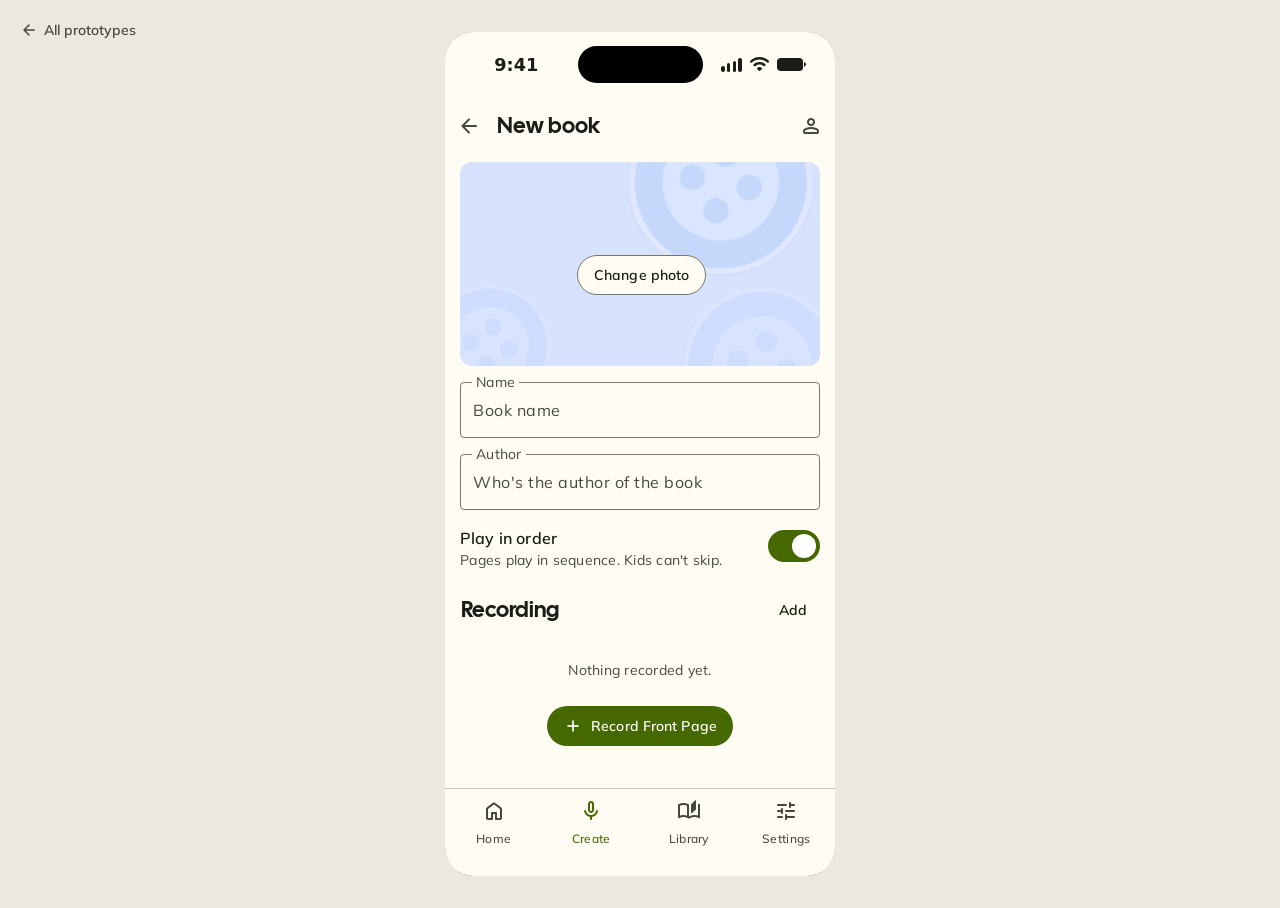
==== record-book-flat.html @ ee48b1b3 "Add the anonymised record-a-book prototype A de-branded copy of a client prototype, kept for portfol" ====
<!doctype html>
<html lang="en">
<head>
<meta charset="utf-8">
<meta name="viewport" content="width=device-width, initial-scale=1, viewport-fit=cover">
<title>Pagelark — Record a book (no dial halo)</title>
<!-- Add to Home Screen opens this without Safari's chrome, which is the only
     way to lose the address bar on iOS -->
<link rel="manifest" href="manifest.webmanifest">
<meta name="mobile-web-app-capable" content="yes">
<meta name="apple-mobile-web-app-capable" content="yes">
<meta name="apple-mobile-web-app-status-bar-style" content="default">
<meta name="apple-mobile-web-app-title" content="Pagelark">
<meta name="theme-color" content="#fffdf3">
<link rel="apple-touch-icon" href="assets/app-icon.svg">
<link rel="preconnect" href="https://fonts.googleapis.com">
<link rel="preconnect" href="https://fonts.gstatic.com" crossorigin>
<link rel="stylesheet" href="https://fonts.googleapis.com/css2?family=Cal+Sans&family=Mulish:wght@400;600&family=Material+Symbols+Rounded:opsz,wght,FILL,GRAD@20..48,400,0,0&display=swap">
<link rel="stylesheet" href="tokens.css">
<link rel="stylesheet" href="components.css">
<!-- sets data-statusbar on <html> before first paint -->
<script src="prefs.js"></script>
<style>
  html, body { margin: 0; padding: 0; }
  body {
    min-height: 100vh;
    display: flex;
    align-items: center;
    justify-content: center;
    padding: 32px 16px;
    background: #ece8df;
    font-family: var(--md-ref-typeface-plain), system-ui, sans-serif;
    -webkit-font-smoothing: antialiased;
  }

  /* device shell — the 390×844 frame from Figma */
  .device {
    position: relative;
    flex: none;          /* never let a narrow viewport squeeze the 390 frame */
    width: 390px;
    height: 844px;
    display: flex;
    flex-direction: column;
    overflow: hidden;
    background: var(--surface);
    /* an outline, not a border: a border would take 2px out of the inner
       width and leave the content area at 388 where Figma's frame is a
       true 390 with the stroke inside it */
    outline: 1px solid var(--outline);
    outline-offset: -1px;
    border-radius: var(--md-sys-shape-corner-extra-large);
  }

  /* Status bar — the top sticky layer inside the scroller. The contents frame
     paints above it, so scrolling buries it and coming back up uncovers it
     again; an overscroll drag reveals it progressively on the way. */
  .statusbar {
    position: sticky;
    top: 0;
    /* above .contents-frame (z-index 1): the frame used to paint over both
       bars on scroll and swallow them — that was the lift effect, now gone */
    z-index: 2;
    display: flex;
    align-items: center;
    justify-content: center;
    height: 62px;
    padding-top: 3px;
    background: var(--surface);
    color: var(--on-surface);
  }
  /* iOS 27 status bar, measured from the community file (node 12961:29590).
     SF Pro is the system face here, not a library font — this is OS chrome
     rather than product UI, so it deliberately sits outside the component set. */
  .statusbar__time {
    display: flex;
    flex: 1 0 0;
    min-width: 0;
    height: 13px;
    align-items: center;
    justify-content: center;
    padding-left: 10px;
    font: 590 17.67px/22px -apple-system, "SF Pro Text", "SF Pro", system-ui, sans-serif;
    font-variation-settings: "wdth" 100;
    white-space: nowrap;
  }
  .statusbar__island-slot { display: flex; align-items: flex-start; width: 125px; flex: none; padding-top: .167px; }
  .statusbar__island { flex: 1 0 0; min-width: 0; height: 37px; background: #000; border-radius: 100px; }
  .statusbar__levels { display: flex; flex: 1 0 0; min-width: 0; align-items: center; justify-content: center; gap: 8px; padding-right: 10px; }
  .statusbar__cellular { display: flex; align-items: flex-end; gap: 2.333px; padding-top: 1.333px; }
  .statusbar__cellular i { display: block; width: 3.333px; border-radius: 4px; background: currentColor; }
  .statusbar__cellular i:nth-child(1) { height: 6.333px; }
  .statusbar__cellular i:nth-child(2) { height: 8.67px; }
  .statusbar__cellular i:nth-child(3) { height: 11px; }
  .statusbar__cellular i:nth-child(4) { height: 13.667px; }
  /* masked rather than <img> so the glyphs take the bar's own colour */
  .statusbar__wifi, .statusbar__battery {
    display: block;
    background: currentColor;
    -webkit-mask-repeat: no-repeat; mask-repeat: no-repeat;
    -webkit-mask-size: 100% 100%; mask-size: 100% 100%;
  }
  .statusbar__wifi { width: 19.333px; height: 14.333px; -webkit-mask-image: url(assets/ios/wifi.svg); mask-image: url(assets/ios/wifi.svg); }
  .statusbar__battery { width: 29.333px; height: 13.667px; -webkit-mask-image: url(assets/ios/battery.svg); mask-image: url(assets/ios/battery.svg); }

  /* Scroll area. The app bar sticks to the top; the contents frame no longer
     rides over it — the arch and its travel were removed, and the whole
     screen is one surface colour, so there is no seam left to hide. */
  .screen {
    position: relative;
    z-index: 0;          /* keep the contents frame's z-index local to the scroller */
    flex: 1 0 0;
    min-height: 0;
    overflow-y: auto;
    overflow-x: hidden;
    /* the only scroller in the page — keep its rubber-band to itself rather
       than letting it chain out to the document and flash the backdrop */
    overscroll-behavior: contain;
    -webkit-overflow-scrolling: touch;
  }
  .screen::-webkit-scrollbar { width: 0; }

  /* the nav bar and its overhanging FAB sit above everything that scrolls */
  .device > .md-navbar { position: relative; z-index: 3; }

  /* sticks directly beneath the status bar rather than at 0, so the two stack
     instead of the app bar sliding over the status bar */
  .screen .md-appbar { position: sticky; top: 62px; z-index: 2; }

  /* Exactly one screen tall. It used to be 100% + 24px so the arch had travel
     to lift clear of the app bar; with the arch gone that spare height only
     bought a dead scroll nudge, and .screen-tail already provides the room
     the last control needs. */
  .contents-frame {
    position: relative;
    z-index: 1;
    display: flex;
    flex-direction: column;
    min-height: 100%;
  }
  .contents {
    background: var(--surface);
    /* the 4px above the cover is padding, not the cover's margin: a top margin
       on the first child collapses out of .contents and drags the whole frame
       down, opening a gap at the top of the scroller */
    padding: 4px 15px 24px;
    flex: 1;
  }

  /* Trailing room below the content so the last control is never jammed against
     the nav bar and there is always somewhere left to scroll — without it the
     frame ends 24px under the bulk buttons and centring a new tile has nowhere
     to go. 30% of .screen rather than a vh unit or a fixed number: the scroller
     has a definite height in both modes, so this is 30% of the 844 artboard on
     desktop and 30% of the real viewport full screen, with no second rule. */
  .screen-tail {
    height: 30%;
    background: var(--surface);
  }

  /* cover */
  .cover {
    position: relative;
    width: 100%;
    height: 204px;
    border-radius: var(--md-sys-shape-corner-medium);
    overflow: hidden;
  }
  /* Figma layers the cover art 367 wide at x=-3 inside the 360 frame */
  .cover img { width: calc(100% + 7px); height: 204px; margin-left: -3px; object-fit: cover; display: block; }
  /* the outlined button is transparent by default; over a photo it needs an
     opaque fill or the cover reads straight through the label */
  .cover .md-btn { position: absolute; left: 117px; top: 93px; background: var(--surface); }
  /* Once a real cover is in place the button steps back out of the way:
     it is scaffolding for an empty state, not a permanent control.
     .is-custom is set in app.js when the file picker returns. */
  .cover.is-custom .md-btn { opacity: .8; }
  .cover.is-custom .md-btn:hover,
  .cover.is-custom .md-btn:focus-visible { opacity: 1; }

  /* form */
  .form-fields { display: flex; flex-direction: column; gap: var(--app-space-16); margin-top: var(--app-space-16); }
  .seq {
    display: flex;
    align-items: flex-start;
    justify-content: space-between;
    gap: var(--app-space-16);
    /* Figma's row is a fixed 40 (24 title + 16 sub). Body/Medium makes the sub
       20, so the row has to grow rather than clip — 44 at one line. */
    min-height: 40px;
    margin-top: var(--app-space-16);
  }
  .seq__title { color: var(--on-surface); font: 600 16px/24px var(--md-ref-typeface-plain), system-ui, sans-serif; letter-spacing: .15px; }
  .seq__sub   { color: var(--on-surface-variant); font: 400 14px/20px var(--md-ref-typeface-plain), system-ui, sans-serif; letter-spacing: .25px; }
  .seq .md-switch { margin-top: 4px; }

  /* recording block */
  .rec { margin-top: var(--app-space-16); display: flex; flex-direction: column; align-items: center; gap: var(--app-space-12); }
  .rec__header {
    display: flex;
    align-items: center;
    justify-content: space-between;
    width: 358px;
    max-width: 100%;
    height: 48px;
  }
  .rec__title { color: var(--on-surface); font: 400 22px/28px var(--md-ref-typeface-brand), var(--md-ref-typeface-plain), system-ui, sans-serif; }
  .rec__empty { color: var(--on-surface-variant); font: 400 14px/20px var(--md-ref-typeface-plain), system-ui, sans-serif; letter-spacing: .25px; }
  /* the list frame carries 12px of its own vertical padding in Figma,
     so the header-to-first-tile gap reads as 24px */
  .rec__list { display: flex; flex-direction: column; gap: var(--app-space-8); width: 358px; max-width: 100%; padding-block: var(--app-space-12); }
  .rec__bulk { display: flex; flex-direction: column; gap: var(--app-space-16); width: 358px; max-width: 100%; margin-top: var(--app-space-8); }

  /* a tile entering the list — the "dissolve" */
  @keyframes tile-dissolve-in {
    from { opacity: 0; transform: translateY(-6px) scale(.97); filter: blur(3px); }
    to   { opacity: 1; transform: none; filter: none; }
  }
  .sm-tile.is-entering { animation: tile-dissolve-in .42s cubic-bezier(.2, 0, 0, 1) both; }
  .rec__bulk.is-entering { animation: tile-dissolve-in .42s cubic-bezier(.2, 0, 0, 1) both; }

  /* waveform */
  .wave { position: relative; width: 211.969px; height: 29.411px; }
  .wave__bar { position: absolute; border-radius: var(--md-sys-shape-corner-full); background: var(--surface-dim); transition: background-color .12s linear; }
  .wave__bar.is-played { background: var(--primary-compact); }

  /* Halo around the dial while recording. Scoped to data-motion="pulse" so the
     flat build can drop it without touching anything else. */
  @keyframes dial-pulse {
    0%, 100% { box-shadow: 0 1.2px 4.8px 0 rgba(0, 0, 0, .25), 0 0 0 0 rgba(70, 104, 0, .35); }
    50%      { box-shadow: 0 1.2px 4.8px 0 rgba(0, 0, 0, .25), 0 0 0 12px rgba(70, 104, 0, 0); }
  }
  [data-motion="pulse"] .sm-dial.is-live .sm-dial__ring { animation: dial-pulse 1.6s ease-out infinite; }

  @media (prefers-reduced-motion: reduce) {
    .sm-tile.is-entering, .rec__bulk.is-entering { animation: none; }
    [data-motion="pulse"] .sm-dial.is-live .sm-dial__ring { animation: none; }
    .md-sheet, .md-scrim, .sm-tile__player-wrap { transition: none; }
  }

  /* toast */
  .toast {
    position: absolute;
    left: 16px;
    right: 16px;
    bottom: 96px;
    z-index: 8;
    display: flex;
    align-items: center;
    min-height: 48px;
    padding: 14px var(--app-space-16);
    background: var(--inverse-surface);
    color: var(--inverse-on-surface);
    border-radius: var(--md-sys-shape-corner-extra-small);
    box-shadow: var(--elevation-level-2);
    font: 400 14px/20px var(--md-ref-typeface-plain), system-ui, sans-serif;
    letter-spacing: .25px;
    opacity: 0;
    transform: translateY(8px);
    pointer-events: none;
    transition: opacity .2s ease, transform .2s ease;
  }
  .toast.is-open { opacity: 1; transform: none; }

  /* back to the prototype index */
  .back-link {
    position: fixed;
    left: 20px;
    top: 20px;
    display: inline-flex;
    align-items: center;
    gap: 6px;
    color: var(--on-surface-variant);
    font: 600 14px/20px var(--md-ref-typeface-plain), system-ui, sans-serif;
    text-decoration: none;
  }
  .back-link:hover { color: var(--on-surface); }
  .back-link .ms { font-size: 18px; }

  /* ── Full-screen review ───────────────────────────────────────
     On a phone-sized window, or when launched from the home screen,
     drop the device shell and fill the viewport. The drawn status bar
     gives way to the real one, and the two bars grow by the safe-area
     insets so nothing sits under the notch or the home indicator.
     100dvh rather than 100vh so Safari's collapsing toolbar does not
     leave the nav bar hanging below the fold. */
  @media (max-width: 440px), (display-mode: standalone) {
    /* Pin the document to the *visual* viewport and stop it scrolling at all.
       100vh on iOS is the toolbar-hidden height, so a body sized to it is
       taller than what you can actually see — the page then scrolls behind
       the shell and the backdrop bleeds in at the edges. dvh tracks the
       toolbar; overflow hidden means only .screen ever moves. */
    html, body {
      height: 100vh;
      height: 100dvh;
      overflow: hidden;
      overscroll-behavior: none;
    }
    body { min-height: 0; padding: 0; background: var(--surface); }

    .device {
      width: 100%;
      height: 100vh;
      height: 100dvh;
      outline: 0;
      border-radius: 0;
    }

    /* On a phone the frame fills the screen, and launched from the home
       screen there is no browser back either — so this is the only way out.
       Icon-only chip, bottom left, clear of the centred option bar. */
    .back-link {
      left: 16px;
      top: auto;
      bottom: calc(18px + env(safe-area-inset-bottom));   /* over the navigation bar, which is fixed — the list scrolls, so any position over it eventually lands on a drag handle */
      left: 8px;
      z-index: 60;
      width: 44px;
      height: 44px;
      gap: 0;
      justify-content: center;
      border-radius: var(--md-sys-shape-corner-full);
      background: rgba(27, 28, 23, .92);
      color: #fff;
      box-shadow: var(--elevation-level-2);
    }
    .back-link:hover { color: #fff; }
    .back-link .ms { font-size: 22px; }
    .back-link__label { display: none; }
    .statusbar { display: none; }   /* the device has a real one */

    .screen .md-appbar {
      top: 0;
      height: calc(64px + env(safe-area-inset-top));
      padding-top: env(safe-area-inset-top);
    }

    .device > .md-navbar {
      height: calc(88px + env(safe-area-inset-bottom));
      padding-bottom: calc(var(--app-space-24) + env(safe-area-inset-bottom));
    }
  }

  /* An explicit choice from the index overrides the viewport rule above, in
     either direction — status bar on a phone, or off on a desktop for a clean
     screenshot. More specific than the rules it replaces, so it wins without
     !important. Whichever bar is topmost carries the safe-area inset. */
  :root[data-statusbar="off"] .statusbar { display: none; }
  :root[data-statusbar="on"]  .statusbar { display: flex; }
  /* The app bar's sticky offset has to follow the status bar. Sticky pins as
     soon as the natural position is above the threshold, so leaving top at 62
     with no status bar above it shoves the bar 62px down and the contents
     frame then covers it. */
  :root[data-statusbar="off"] .screen .md-appbar { top: 0; }
  :root[data-statusbar="on"]  .screen .md-appbar { top: 62px; }

  @media (max-width: 440px), (display-mode: standalone) {
    :root[data-statusbar="on"] .statusbar {
      height: calc(62px + env(safe-area-inset-top));
      padding-top: env(safe-area-inset-top);
    }
    :root[data-statusbar="on"] .screen .md-appbar {
      top: calc(62px + env(safe-area-inset-top));
      height: 64px;
      padding-top: 0;
    }
    :root[data-statusbar="off"] .screen .md-appbar {
      top: 0;
      height: calc(64px + env(safe-area-inset-top));
      padding-top: env(safe-area-inset-top);
    }
  }
</style>
</head>
<body data-motion="flat">

<a class="back-link" href="index.html" aria-label="Back to all prototypes"><span class="ms">arrow_back</span><span class="back-link__label">All prototypes</span></a>

<div class="device" id="device">

  <!-- scrolling content — status bar and app bar both stick, contents ride over both -->
  <main class="screen" id="screen">

    <!-- status bar -->
    <div class="statusbar">
      <span class="statusbar__time">9:41</span>
      <div class="statusbar__island-slot"><div class="statusbar__island"></div></div>
      <div class="statusbar__levels">
        <span class="statusbar__cellular"><i></i><i></i><i></i><i></i></span>
        <span class="statusbar__wifi"></span>
        <span class="statusbar__battery"></span>
      </div>
    </div>

    <header class="md-appbar">
      <button class="md-iconbtn" aria-label="Back"><span class="ms">arrow_back</span></button>
      <h1 class="md-appbar__title">New book</h1>
      <button class="md-iconbtn" aria-label="Account"><span class="ms">person</span></button>
    </header>

    <div class="contents-frame">
    <div class="contents">

      <!-- cover -->
      <div class="cover">
        <img src="assets/cover-placeholder.png" alt="Book cover" id="coverImg">
        <button class="md-btn md-btn--sm md-btn--outlined" id="changePhotoBtn"
                aria-haspopup="menu" aria-expanded="false">Change photo</button>
      </div>
      <!-- all three menu options land here; "Take a photo" adds capture so a
           phone opens the camera rather than the gallery -->
      <input type="file" id="coverInput" accept="image/*" hidden>

      <!-- name + author -->
      <div class="form-fields">
        <label class="md-field">
          <span class="md-field__box">
            <input class="md-field__input" type="text" placeholder="Book name">
            <span class="md-field__label">Name</span>
          </span>
        </label>
        <label class="md-field">
          <span class="md-field__box">
            <input class="md-field__input" type="text" placeholder="Who's the author of the book">
            <span class="md-field__label">Author</span>
          </span>
        </label>
      </div>

      <!-- play in order -->
      <div class="seq">
        <div>
          <div class="seq__title">Play in order</div>
          <div class="seq__sub" id="seqSub">Pages play in sequence. Kids can't skip.</div>
        </div>
        <button class="md-switch" id="seqSwitch" role="switch" aria-checked="true" aria-label="Play in order">
          <img class="md-switch__handle" src="assets/switch-handle.svg" alt="" width="24" height="24">
        </button>
      </div>

      <!-- recording -->
      <section class="rec">
        <div class="rec__header">
          <span class="rec__title">Recording</span>
          <button class="md-btn md-btn--xs md-btn--text" id="addBtn">Add</button>
        </div>

        <p class="rec__empty" id="emptyNote">Nothing recorded yet.</p>
        <button class="md-btn md-btn--sm md-btn--filled" id="recordFrontBtn">
          <span class="ms">add</span>Record Front Page
        </button>

        <div class="rec__list" id="recList" hidden></div>
        <div class="rec__bulk" id="bulkActions" hidden>
          <button class="md-btn md-btn--md md-btn--filled md-btn--block" id="bulkRecordBtn">Record next audio</button>
          <button class="md-btn md-btn--md md-btn--outlined md-btn--block" id="bulkLinkBtn">Link tag</button>
        </div>
      </section>

    </div>
    </div>
    <div class="screen-tail" aria-hidden="true"></div>
  </main>

  <!-- navigation bar -->
  <nav class="md-navbar">
    <button class="md-nav-item">
      <span class="md-nav-item__indicator"><span class="ms">home</span></span>
      <span class="md-nav-item__label">Home</span>
    </button>
    <button class="md-nav-item" id="fabCreate" aria-current="page">
      <span class="md-nav-item__indicator"><span class="ms">mic</span></span>
      <span class="md-nav-item__label">Create</span>
    </button>
    <button class="md-nav-item">
      <span class="md-nav-item__indicator"><span class="ms">auto_stories</span></span>
      <span class="md-nav-item__label">Library</span>
    </button>
    <button class="md-nav-item">
      <span class="md-nav-item__indicator"><span class="ms">tune</span></span>
      <span class="md-nav-item__label">Settings</span>
    </button>
  </nav>

  <!-- scrim + recording sheet -->
  <div class="md-scrim" id="scrim"></div>

  <section class="md-sheet" id="sheet" role="dialog" aria-modal="true" aria-labelledby="sheetTitle">
    <img class="md-sheet__cap" src="assets/sheet-curve.svg" alt="" width="390" height="16">
    <div class="md-sheet__body">
      <div class="md-sheet__bar">
        <span class="md-iconbtn" aria-hidden="true"></span>
        <span class="md-sheet__title" id="sheetTitle">Front page</span>
        <button class="md-iconbtn" id="sheetClose" aria-label="Close"><span class="ms">close</span></button>
      </div>

      <div class="md-sheet__slot">
        <div class="sheet-visual">
          <div class="sheet-visual__stage" id="sheetStage" hidden>
            <div class="wave" id="sheetWave"></div>
          </div>
          <span class="sheet-visual__hint" id="sheetHint">Tap to start</span>
          <span class="sheet-visual__caption" id="sheetTimer" hidden>00:00 / 20:00</span>
        </div>

        <div class="sheet-transport">
          <button class="md-iconbtn" id="sheetUndo" aria-label="Record again"><span class="ms">undo</span></button>
          <button class="sm-dial" id="dial" aria-label="Start recording">
            <span class="sm-dial__ring">
              <span class="sm-dial__inner" id="dialInner"><span class="ms" id="dialIcon">mic</span></span>
            </span>
          </button>
          <span class="md-iconbtn" aria-hidden="true"></span>
        </div>

        <div class="sheet-actions" id="sheetActions" hidden>
          <button class="md-btn md-btn--md md-btn--filled md-btn--block" id="recordNextBtn">Record next audio</button>
          <button class="md-btn md-btn--md md-btn--outlined md-btn--block" id="linkStickerBtn">Link to a tag</button>
        </div>
      </div>
    </div>
  </section>

  <!-- tile overflow menu -->
  <div class="md-menu" id="tileMenu" hidden></div>

  <div class="toast" id="toast"></div>
</div>

<script src="app.js"></script>
</body>
</html>
---- tokens.css ----
/* ============================================================
   Design tokens

   These are the Colour library's Semantic roles, one-to-one: same names,
   same values, same `var(--name)` syntax Figma emits. A designer reading a
   layer's variable and a developer reading this file now see the same token.
   Source: the Colour library's Semantic collection, Green mode.

   Two things to know before editing:

   · Filled buttons use `primary-compact`, not `primary`. The library's own
     note on it: primary #598300 measures 4.496:1 against white, so it is
     compliant only under bold 18.66px+ text. This prototype's buttons use
     label/large at 14px, so they take the compact role at 6.48:1.
   · `primary-container` is brand/sage #B7D5A1 in Green mode, not green/90.

   Shape, spacing and type below are unchanged.
   ============================================================ */

:root {
  /* ── Primary ────────────────────────────────────────── */
  --primary:                  #598300;  /* green/50 · bold 18.66px+ labels only */
  --on-primary:               #ffffff;  /* green/100 */
  --primary-container:        #b7d5a1;  /* brand/sage */
  --on-primary-container:     #121f00;  /* green/10 · 10.68:1 on the sage */
  --primary-text:             #466800;  /* green/40 · text and icons on a light surface */
  --primary-compact:          #466800;  /* green/40 · fill for small buttons · white 6.48:1 */
  --primary-hover:            #466800;  /* green/40 */
  --primary-pressed:          #344e00;  /* green/30 · white 9.39:1 */
  --button-on-filled:         #ffffff;  /* neutral/100 */

  /* ── Secondary · tertiary ───────────────────────────────
     Unused by this prototype — the client's brand pink and blue. Listed so
     the file mirrors the library, but nothing here references them. */
  --secondary:                #f15a86;
  --on-secondary:             #3f0017;
  --secondary-container:      #ffd9df;
  --on-secondary-container:   #3f0017;
  --secondary-text:           #af2756;
  --tertiary:                 #4f85dd;
  --on-tertiary:              #001b3f;
  --tertiary-container:       #d7e2ff;
  --on-tertiary-container:    #001b3f;
  --tertiary-text:            #1c5db2;

  /* ── Error ──────────────────────────────────────────── */
  --error:                    #ba1a1a;  /* red/40 · white 6.44:1 */
  --on-error:                 #ffffff;  /* red/100 */
  --error-container:          #ffdad5;  /* red/90 */
  --on-error-container:       #410002;  /* red/10 */

  /* ── Surfaces · neutrals ────────────────────────────── */
  --surface:                  #fffdf3;  /* neutral/99 */
  --surface-bright:           #fffdf3;  /* neutral/99 */
  --surface-dim:              #dcdad2;  /* neutral/87 */
  --surface-variant:          #e3e4d3;  /* neutral-variant/90 · tonal button fill */
  --surface-container-lowest: #ffffff;  /* neutral/100 */
  --surface-container-low:    #f9f7ee;  /* neutral/97 */
  --surface-container:        #f3f1e8;  /* neutral/95 */
  --surface-container-high:   #eae8e0;  /* neutral/92 */
  --surface-container-highest:#e4e2da;  /* neutral/90 */
  --on-surface:               #1b1c17;  /* neutral/10 · 16.56:1 on surface */
  --on-surface-variant:       #46483c;  /* neutral-variant/30 · 9.16:1 on surface */
  --outline:                  #77786a;  /* neutral-variant/50 */
  --outline-variant:          #c7c8b7;  /* neutral-variant/80 */
  --inverse-surface:          #1b1c17;  /* neutral/10 · snackbars */
  --inverse-on-surface:       #f3f1e8;  /* neutral/95 */
  --scrim:                    #000000;  /* neutral/0 · low opacity only */
  --pressed-surface-container-high: #dcdad2;  /* neutral/87 */
  --bg-page:                  #ffffff;  /* neutral/100 */

  /* ── Status ─────────────────────────────────────────── */
  --orange:                   #f58521;  /* orange/70 · fills only, 2.32:1 on its container */
  --on-orange:                #1b1c17;  /* neutral/10 */
  --orange-container:         #fff2e9;  /* orange/95 */
  --on-orange-container:      #713700;  /* orange/30 · 8.51:1 · use for the icon too */
  --yellow:                   #e9b41d;  /* yellow/80 */
  --on-yellow:                #1b1c17;  /* neutral/10 */
  --yellow-container:         #ffdf9a;  /* yellow/90 */
  --on-yellow-container:      #5a4300;  /* yellow/30 · 7.27:1 */

  /* ── Shape ──────────────────────────────────────────── */
  --md-sys-shape-corner-none:                 0px;
  --md-sys-shape-corner-extra-small:          4px;
  --md-sys-shape-corner-small:                8px;
  --md-sys-shape-corner-medium:               12px;
  --md-sys-shape-corner-large:                16px;
  --md-sys-shape-corner-large-increased:      20px;
  --md-sys-shape-corner-extra-large:          28px;
  --md-sys-shape-corner-extra-large-increased:32px;
  --md-sys-shape-corner-extra-extra-large:    48px;
  --md-sys-shape-corner-full:                 9999px;

  /* ── Spacing ────────────────────────────────────────── */
  --app-space-0:  0px;
  --app-space-4:  4px;
  --app-space-8:  8px;
  --app-space-12: 12px;
  --app-space-16: 16px;
  --app-space-24: 24px;
  --app-space-40: 40px;

  /* ── Typeface ───────────────────────────────────────── */
  --md-ref-typeface-brand: "Cal Sans";
  --md-ref-typeface-plain: "Mulish";

  /* ── Elevation ──────────────────────────────────────── */
  --elevation-level-2: 0 1px 2px 0 rgba(0, 0, 0, .3), 0 2px 6px 2px rgba(0, 0, 0, .15);
}

/* ── Type scale — unchanged ─────────────────────────────── */

.md-display-small { font: 400 36px/44px var(--md-ref-typeface-brand), var(--md-ref-typeface-plain), system-ui, sans-serif; letter-spacing: 0; }
.md-title-large   { font: 400 22px/28px var(--md-ref-typeface-brand), var(--md-ref-typeface-plain), system-ui, sans-serif; letter-spacing: 0; }
.md-title-medium  { font: 600 16px/24px var(--md-ref-typeface-plain), system-ui, sans-serif; letter-spacing: .15px; }
.md-body-large    { font: 400 16px/24px var(--md-ref-typeface-plain), system-ui, sans-serif; letter-spacing: .5px; }
.md-body-medium   { font: 400 14px/20px var(--md-ref-typeface-plain), system-ui, sans-serif; letter-spacing: .25px; }
.md-body-small    { font: 400 12px/16px var(--md-ref-typeface-plain), system-ui, sans-serif; letter-spacing: .4px; }
.md-label-large   { font: 600 14px/20px var(--md-ref-typeface-plain), system-ui, sans-serif; letter-spacing: .1px; }
.md-label-medium  { font: 600 12px/16px var(--md-ref-typeface-plain), system-ui, sans-serif; letter-spacing: .5px; }
.md-label-small   { font: 600 11px/16px var(--md-ref-typeface-plain), system-ui, sans-serif; letter-spacing: .5px; }

/* Material Symbols Rounded, unfilled — the library's icon default */
.ms {
  font-family: "Material Symbols Rounded";
  font-weight: 400;
  font-style: normal;
  line-height: 1;
  letter-spacing: normal;
  text-transform: none;
  white-space: nowrap;
  word-wrap: normal;
  direction: ltr;
  font-variation-settings: "FILL" 0, "GRAD" 0, "opsz" 24;
  -webkit-font-feature-settings: "liga";
  -webkit-font-smoothing: antialiased;
  user-select: none;
}
---- components.css ----
/* ============================================================
   Components
   Transcribed 1:1 from the source design library component set.
   Class names map onto the Figma component + variant names.

   Figma                                   CSS
   Button · Size=Small, Style=Filled        .md-btn.md-btn--sm.md-btn--filled
   Button · Size=XSmall, Style=Text         .md-btn.md-btn--xs.md-btn--text
   Button · Size=Medium, Style=Tonal        .md-btn.md-btn--md.md-btn--tonal
   Text field · Style=Outlined              .md-field
   Switch · Selected=True                   .md-switch[aria-checked="true"]
   Status chip · Property 1=No audio        .sm-chip.sm-chip--no-audio
   Audio tile · Property 1=Front page       .sm-tile.sm-tile--front
   Audio tile · Property 1=Audio tile       .sm-tile.sm-tile--numbered
   Audio tile · Property 1=Variant3/4       .sm-tile.is-expanded
   Customised bottom sheet                  .md-sheet
   Menu / Menu item                         .md-menu / .md-menu-item
   ============================================================ */

*, *::before, *::after { box-sizing: border-box; }
[hidden] { display: none !important; }

/* ── Button ───────────────────────────────────────────────── */
.md-btn {
  display: inline-flex;
  align-items: center;
  justify-content: center;
  border: 0;
  background: none;
  border-radius: var(--md-sys-shape-corner-full);
  cursor: pointer;
  white-space: nowrap;
  font-family: var(--md-ref-typeface-plain), system-ui, sans-serif;
  transition: background-color .15s ease, box-shadow .15s ease, opacity .15s ease;
}
.md-btn:disabled { opacity: .38; cursor: default; }

/* Sizes — height / padding / gap / label style straight from the library.
   Longhands, not the `font` shorthand: the shorthand needs a family, so
   `font: 600 14px/20px inherit` is invalid and silently drops the whole
   declaration — and a shorthand that did parse would reset font-family
   and wipe the Mulish set on .md-btn above. */

/* XSmall 32 / Small 40 — Label/Large */
.md-btn--xs { height: 32px; padding-inline: var(--app-space-12); gap: var(--app-space-4);
              font-size: 14px; line-height: 20px; font-weight: 600; letter-spacing: .1px; }
.md-btn--sm { height: 40px; padding-inline: var(--app-space-16); gap: var(--app-space-8);
              font-size: 14px; line-height: 20px; font-weight: 600; letter-spacing: .1px; }
/* Medium 56 — Title/Medium */
.md-btn--md { height: 56px; padding-inline: var(--app-space-24); gap: var(--app-space-8);
              font-size: 16px; line-height: 24px; font-weight: 600; letter-spacing: .15px; }
.md-btn--xs .ms, .md-btn--sm .ms { font-size: 20px; }
.md-btn--md .ms { font-size: 24px; }

/* styles */
.md-btn--filled   { background: var(--primary-compact); color: var(--button-on-filled); }
.md-btn--filled:not(:disabled):active   { background: var(--primary-pressed); }
/* NOT a library emphasis. The library's Button has exactly three — Filled,
   Outlined and Text — and its own note reads "Hierarchy comes from emphasis,
   not colour. Filled > Outlined > Text." Tonal predates that and no markup
   references it any more; every secondary action is Outlined. Left defined so
   nothing silently loses its styling, but do not reach for it. */
.md-btn--tonal    { background: var(--surface-variant); color: var(--on-surface-variant); }
.md-btn--tonal:not(:disabled):active    { background: #c7c8b7; }
.md-btn--text     { background: none; color: var(--on-primary-container); }
.md-btn--text:not(:disabled):active     { background: rgba(70, 104, 0, .08); }
/* Outlined — the library's secondary emphasis (node 30:10).
   The fill is --surface, not transparent: that is what keeps the button opaque
   over imagery, which the cover's Change photo depends on, and it gives the
   pressed wash something to replace. Label is --on-surface, not
   --on-primary-container: the outline carries the emphasis, not the text. */
.md-btn--outlined { background: var(--surface); color: var(--on-surface);
                    border: 1px solid var(--outline); }
.md-btn--outlined:not(:disabled):active { background: var(--surface-container-high); }

.md-btn--block { width: 100%; }

/* ── Icon button (Small · 40, 24px icon) ──────────────────── */
.md-iconbtn {
  display: inline-flex;
  align-items: center;
  justify-content: center;
  width: 40px;
  height: 40px;
  flex: none;
  border: 0;
  background: none;
  border-radius: var(--md-sys-shape-corner-full);
  color: var(--on-surface-variant);
  cursor: pointer;
  transition: background-color .15s ease;
}
.md-iconbtn .ms { font-size: 24px; }
.md-iconbtn:not(:disabled):active { background: rgba(27, 28, 23, .08); }
.md-iconbtn:disabled { opacity: .38; cursor: default; }
/* XSmall · 32 with a 20px icon — used inside the expanded audio tile */
.md-iconbtn--xs { width: 32px; height: 32px; }
.md-iconbtn--xs .ms { font-size: 20px; }
.md-iconbtn--tonal { background: var(--surface-variant); color: var(--on-surface-variant); }

/* ── Text field · Outlined ────────────────────────────────── */
.md-field { position: relative; display: flex; flex-direction: column; gap: 4px; width: 100%; }
.md-field__box {
  position: relative;
  display: flex;
  align-items: center;
  gap: var(--app-space-16);
  height: 56px;
  padding-inline: var(--app-space-12);
  border: 1px solid var(--outline);
  border-radius: var(--md-sys-shape-corner-extra-small);
}
.md-field__input {
  flex: 1 0 0;
  min-width: 0;
  border: 0;
  outline: 0;
  background: none;
  padding: 0;
  color: var(--on-surface);
  font: 400 16px/24px var(--md-ref-typeface-plain), system-ui, sans-serif;
  letter-spacing: .5px;
}
.md-field__input::placeholder { color: var(--on-surface-variant); }
/* Floating label sits on the outline — its backdrop must match the surface behind */
.md-field__label {
  position: absolute;
  left: 11px;
  /* -11 rather than Figma's -9: Body/Medium is 20 tall where Body/Small was 16,
     so the offset grows by half the difference to keep the label optically
     centred on the stroke */
  top: -11px;
  padding-inline: 4px;
  background: var(--surface);
  color: var(--on-surface-variant);
  font: 400 14px/20px var(--md-ref-typeface-plain), system-ui, sans-serif;
  letter-spacing: .25px;
  pointer-events: none;
}
.md-field__box:focus-within { border: 2px solid var(--primary-compact); padding-inline: 11px; }
.md-field__box:focus-within .md-field__label { color: var(--primary-compact); left: 10px; }

/* ── Switch · 52×32 ───────────────────────────────────────── */
.md-switch {
  position: relative;
  width: 52px;
  height: 32px;
  flex: none;
  padding: 0;
  border: 0;
  border-radius: 16px;
  background: var(--surface-container-highest);
  box-shadow: inset 0 0 0 2px var(--outline);
  cursor: pointer;
  transition: background-color .2s ease, box-shadow .2s ease;
}
.md-switch__handle {
  position: absolute;
  top: 4px;
  left: 4px;
  width: 24px;
  height: 24px;
  transition: left .2s cubic-bezier(.2, 0, 0, 1);
}
.md-switch[aria-checked="true"] { background: var(--primary-compact); box-shadow: none; }
.md-switch[aria-checked="true"] .md-switch__handle { left: 24px; }

/* ── Top app bar · Small 64 ───────────────────────────────── */
.md-appbar {
  display: flex;
  align-items: center;
  gap: var(--app-space-4);
  height: 64px;
  width: 100%;
  padding-inline: var(--app-space-4);
  background: var(--surface);
  flex: none;
}
.md-appbar__title {
  flex: 1 0 0;
  min-width: 0;
  padding-left: var(--app-space-4);
  color: var(--on-surface);
  font: 400 22px/28px var(--md-ref-typeface-brand), var(--md-ref-typeface-plain), system-ui, sans-serif;
}

/* ── Navigation bar · 80 ──────────────────────────────────── */
/* ── Navigation bar ───────────────────────────────────────
   Four destinations, each a 98x64 cell that is the whole touch target. The
   centre Create FAB that used to overhang the bar is gone; Create is now an
   ordinary nav item, so the bar is a flat 64 rather than 80.
   The Figma design draws these as Heroicons outline; they are Material
   Symbols Rounded here so the nav matches every other icon in the app. The
   glyphs differ a little in shape — Library is auto_stories rather than a
   bookmark square, Settings is tune rather than adjustments-horizontal. */
.md-navbar {
  display: flex;
  align-items: center;
  justify-content: center;
  /* 64 of bar plus 24 of clearance, so the labels are not jammed against the
     bottom of the device. box-sizing is border-box, so the padding comes out
     of the 88 rather than adding to it. */
  height: 88px;
  padding-bottom: var(--app-space-24);
  width: 100%;
  background: var(--surface);
  border-top: 1px solid var(--outline-variant);
  flex: none;
}
.md-nav-item {
  display: flex;
  flex: 1 0 0;
  min-width: 0;
  flex-direction: column;
  align-items: center;
  justify-content: center;
  gap: var(--app-space-4);
  height: 100%;
  border: 0;
  background: none;
  cursor: pointer;
  color: var(--on-surface-variant);
}
.md-nav-item__indicator {
  display: flex;
  align-items: center;
  justify-content: center;
  width: 64px;
  height: 32px;
  border-radius: var(--md-sys-shape-corner-full);
}
.md-nav-item__indicator .ms { font-size: 24px; }
.md-nav-item__label { font: 500 12px/16px var(--md-ref-typeface-plain), system-ui, sans-serif; letter-spacing: .3px; }
/* The design marks the current destination with colour alone — no filled
   pill — so icon and label both move to primary together. */
.md-nav-item[aria-current="page"] { color: var(--primary-compact); }

/* ── Status chip · 32, corner/small ───────────────────────── */
.sm-chip {
  display: inline-flex;
  align-items: center;
  gap: var(--app-space-8);
  height: 32px;
  flex: none;
  padding-left: var(--app-space-8);
  padding-right: var(--app-space-16);
  border-radius: var(--md-sys-shape-corner-small);
  font: 600 14px/20px var(--md-ref-typeface-plain), system-ui, sans-serif;
  letter-spacing: .1px;
}
.sm-chip .ms { font-size: 18px; }
.sm-chip--no-audio { background: var(--yellow-container);    color: var(--on-yellow-container); }
.sm-chip--no-audio .ms { color: var(--on-yellow-container); }
.sm-chip--unlinked { background: var(--orange-container);    color: var(--on-orange-container); }
/* Full-strength orange, as the library tag draws it. It measures 2.32:1 on the
   container, under the 3:1 of WCAG 1.4.11 — but the glyph only repeats the word
   printed next to it, so nothing is carried by colour or shape alone and the
   exemption for redundant content applies. The saturation is doing real work:
   the Unlinked and Linked containers are 1.04:1 apart, so the icon, not the
   background, is what separates the two tags at a glance. */
.sm-chip--unlinked .ms { color: var(--orange); }
/* HARDCODED — mirrors the library's tag component, where these three fills are
   raw hexes rather than bound variables. #f5fce4 is the tag's own container and
   has no role of its own; #344e00 is green/30 and #80b323 is brand/green, both
   real ramp steps that no *semantic* role exposes. Left literal rather than
   borrowed from an unrelated token (--primary-pressed happens to be #344e00,
   but a button-pressed role has no business colouring a status tag). */
.sm-chip--linked   { background: #f5fce4;  color: #344e00; }
.sm-chip--linked .ms { color: #80b323; }

/* ── Audio tile ───────────────────────────────────────────── */
.sm-tile { display: flex; align-items: center; gap: var(--app-space-4); width: 100%; max-width: 358px; }
.sm-tile__handle {
  display: flex;
  align-items: center;
  justify-content: center;
  width: 30px;
  height: 30px;
  flex: none;
  border: 0;
  background: none;
  cursor: grab;
  padding: 0;
}
.sm-tile__handle img { width: 20px; height: 20px; display: block; }
.sm-tile__card {
  display: flex;
  flex: 1 0 0;
  min-width: 0;
  flex-direction: column;
  align-items: stretch;
  padding: 10px var(--app-space-16);
  background: var(--surface-bright);
  /* an inset ring, not a border: the tile's height is content-driven, and a
     1px border would make it 54/138 where Figma's inside stroke gives 52/136 */
  box-shadow: inset 0 0 0 1px var(--outline);
  border-radius: var(--md-sys-shape-corner-medium);
  text-align: left;
  font-family: inherit;
}
/* 32 tall collapsed: 10 + 32 + 10 = the 52 in Figma */
.sm-tile__head {
  display: flex;
  align-items: center;
  justify-content: space-between;
  height: 32px;
  flex: none;
}
.sm-tile__head--tappable { cursor: pointer; }
.sm-tile__main { display: flex; align-items: center; gap: var(--app-space-8); min-width: 0; }
.sm-tile__name {
  color: var(--on-surface);
  font: 400 16px/24px var(--md-ref-typeface-plain), system-ui, sans-serif;
  letter-spacing: .5px;
  white-space: nowrap;
}
.sm-tile__more {
  display: flex;
  align-items: center;
  justify-content: center;
  width: 20px;
  height: 28px;
  flex: none;
  padding: 0;
  border: 0;
  background: none;
  color: var(--on-surface-variant);
  cursor: pointer;
}
.sm-tile__more .ms { font-size: 20px; }

/* expanded — the card grows a player below the head row.
   12 (gap) + 72 (player) = the 136 tall Variant3 in Figma. */
.sm-tile__player-wrap {
  overflow: hidden;
  max-height: 0;
  transition: max-height .3s ease-out;
}
.sm-tile.is-expanded .sm-tile__player-wrap { max-height: 84px; }
/* a numbered tile's drag handle stays level with the head row once expanded */
.sm-tile.is-expanded { align-items: flex-start; }
.sm-tile.is-expanded .sm-tile__handle { margin-top: 11px; }

.sm-player { display: flex; flex-direction: column; gap: var(--app-space-4); padding-block: var(--app-space-8); margin-top: var(--app-space-12); }
.sm-player__track-wrap { position: relative; padding: 4px 2px; }
.sm-player__track { height: 4px; border-radius: 100px; background: var(--pressed-surface-container-high); }
.sm-player__thumb {
  position: absolute;
  top: 50%;
  left: 0;
  width: 12px;
  height: 12px;
  transform: translateY(-50%);
  display: block;
}
.sm-player__meta { display: flex; flex-direction: column; }
.sm-player__times {
  display: flex;
  align-items: center;
  justify-content: space-between;
  height: 16px;
  margin-bottom: -8px;   /* Figma overlaps the times into the transport row */
  color: var(--on-surface-variant);
  font: 600 11px/16px var(--md-ref-typeface-plain), system-ui, sans-serif;
  letter-spacing: .5px;
}
.sm-player__transport { display: flex; align-items: center; justify-content: center; gap: var(--app-space-8); height: 32px; }
.sm-player__transport .md-iconbtn { color: var(--on-surface); }
.sm-player__transport .md-iconbtn--tonal { color: var(--on-surface-variant); }

/* ── Bottom sheet ─────────────────────────────────────────── */
.md-scrim {
  position: absolute;
  inset: 0;
  background: var(--scrim);
  opacity: 0;
  pointer-events: none;
  transition: opacity .3s ease-out;
  z-index: 5;
}
.md-scrim.is-open { opacity: .32; pointer-events: auto; }

.md-sheet {
  position: absolute;
  left: 0;
  right: 0;
  bottom: 0;
  z-index: 6;
  transform: translateY(110%);
  transition: transform .3s ease-out;
}
.md-sheet.is-open { transform: translateY(0); }
.md-sheet__cap { display: block; width: 100%; height: 16px; }
.md-sheet__body { background: var(--surface-bright); }
.md-sheet__bar {
  display: flex;
  align-items: center;
  justify-content: space-between;
  height: 56px;
  padding: 8px var(--app-space-24);
}
.md-sheet__title {
  color: var(--on-surface);
  font: 400 22px/28px var(--md-ref-typeface-brand), var(--md-ref-typeface-plain), system-ui, sans-serif;
}
.md-sheet__slot {
  display: flex;
  flex-direction: column;
  gap: var(--app-space-16);
  padding: 0 var(--app-space-16) var(--app-space-24);
}

/* visual block — waveform + timer */
.sheet-visual { display: flex; flex-direction: column; align-items: center; gap: 16px; padding-block: var(--app-space-8); }
.sheet-visual__stage { display: flex; align-items: center; justify-content: center; height: 40px; width: 100%; }
.sheet-visual__caption { padding: 8px var(--app-space-24); color: var(--on-surface); font: 400 14px/20px var(--md-ref-typeface-plain), system-ui, sans-serif; letter-spacing: .25px; }
.sheet-visual__hint    { padding: 8px var(--app-space-24); color: var(--on-surface-variant); font: 400 14px/20px var(--md-ref-typeface-plain), system-ui, sans-serif; letter-spacing: .25px; }

/* transport row */
/* 110 tall exactly — the dial defines the height and overflows the frame's 8px padding */
.sheet-transport { display: flex; align-items: center; justify-content: center; gap: var(--app-space-40); height: 110px; }
.sheet-actions   { display: flex; flex-direction: column; gap: var(--app-space-16); padding-block: var(--app-space-8); }

/* the dial — 110 box, 96 ring */
.sm-dial { position: relative; width: 110px; height: 110px; flex: none; border: 0; background: none; padding: 0; cursor: pointer; }
.sm-dial__ring {
  position: absolute;
  left: 50%;
  top: 5.5px;
  width: 96px;
  height: 96px;
  margin-left: -48px;
  border: 4.8px solid var(--surface);
  border-radius: 120px;
  box-shadow: 0 1.2px 4.8px 0 rgba(0, 0, 0, .25);
}
.sm-dial__inner {
  position: absolute;
  inset: 0;
  display: flex;
  align-items: center;
  justify-content: center;
  border-radius: 120px;
  background: var(--primary-container);
  color: var(--primary-compact);
}
.sm-dial__inner .ms { font-size: 36px; }

/* ── Menu ─────────────────────────────────────────────────── */
.md-menu {
  position: absolute;
  z-index: 7;
  width: 200px;
  padding-block: var(--app-space-8);
  background: var(--surface-container);
  border-radius: var(--md-sys-shape-corner-medium);
  box-shadow: var(--elevation-level-2);
  transform-origin: top right;
}
.md-menu-item {
  display: flex;
  align-items: center;
  gap: var(--app-space-12);
  width: 100%;
  height: 48px;
  padding-inline: var(--app-space-12);
  border: 0;
  background: none;
  cursor: pointer;
  text-align: left;
  color: var(--on-surface);
  font: 400 16px/24px var(--md-ref-typeface-plain), system-ui, sans-serif;
  letter-spacing: .5px;
}
.md-menu-item .ms { font-size: 24px; color: var(--on-surface-variant); }
.md-menu-item:active { background: var(--surface-container-high); }
.md-menu-item--danger,
.md-menu-item--danger .ms { color: var(--error); }

/* ── Drag to reorder ──────────────────────────────────────────
   Four phases, in order: LIFT, TRACK, DISPLACE, DROP.

   Every duration is a multiple of --drag-speed so slow motion has one
   source of truth. The point of the slow mode is to make the contrast
   between phase 3 and phase 4 visible — the shuffle is snappy, the
   landing is heavy — so the two easings must stay different. */
:root { --drag-speed: 1; }
:root[data-motion-speed="slow"] { --drag-speed: 4; }

/* touch-action does not inherit, so the glyph inside the handle would keep
   `auto` and iOS would claim the drag as a scroll. pointer-events: none on the
   child also guarantees the handle itself is always the event target. */
.sm-tile__handle {
  position: relative;
  cursor: grab;
  touch-action: none;
  border-radius: var(--md-sys-shape-corner-small);
  -webkit-touch-callout: none;
  -webkit-user-select: none;
  user-select: none;
}
.sm-tile__handle * { touch-action: none; pointer-events: none; }
/* 30px is the drawn size; this gives it a 44px target without moving anything */
.sm-tile__handle::after { content: ''; position: absolute; inset: -7px; }
.sm-tile__handle:focus-visible { outline: 2px solid var(--primary-compact); outline-offset: 2px; }
.sm-tile.is-lifted .sm-tile__handle { cursor: grabbing; }

/* The resting shadow is two zero-size shadows so the lift can interpolate
   to real ones. The inset ring is the tile's own outline — it must survive. */
.sm-tile__card {
  box-shadow:
    inset 0 0 0 1px var(--outline),
    0 0 0 0 rgba(0, 0, 0, 0),
    0 0 0 0 rgba(0, 0, 0, 0);
}

/* 1 · LIFT — 160ms ease-out. Elevation is the only change: no scale, no
   rotation, no tilt, no fade, no recolour. The card's width, fill and
   border stay pixel-identical for the whole gesture. */
.sm-tile.is-lifted {
  position: relative;
  z-index: 4;
}
.sm-tile.is-lifted .sm-tile__card {
  box-shadow:
    inset 0 0 0 1px var(--outline),
    0 6px 16px rgba(0, 0, 0, .10),
    0 1px 3px rgba(0, 0, 0, .08);
  transition: box-shadow calc(160ms * var(--drag-speed)) ease-out;
}

/* 2 · TRACK — 1:1 with the pointer, so no transition at all while dragging */
.sm-tile.is-lifted { transition: none; }

/* 3 · DISPLACE — 180ms decelerate. One neighbour moves at a time; the gap
   it leaves is plain empty space, no outline or tint. */
.sm-tile.is-displacing {
  transition: transform calc(180ms * var(--drag-speed)) cubic-bezier(.05, .7, .1, 1);
}

/* 4 · DROP — 280ms, eases in AND out. Deliberately slower than the displace
   and differently shaped: it reads as weight settling. */
.sm-tile.is-dropping {
  transition: transform calc(280ms * var(--drag-speed)) cubic-bezier(.4, 0, .2, 1);
}
.sm-tile.is-dropping .sm-tile__card {
  box-shadow:
    inset 0 0 0 1px var(--outline),
    0 0 0 0 rgba(0, 0, 0, 0),
    0 0 0 0 rgba(0, 0, 0, 0);
  transition: box-shadow calc(280ms * var(--drag-speed)) cubic-bezier(.4, 0, .2, 1);
}

/* a drag is a pointer gesture — do not let it select the label text */
/* iOS turns a long press into a text selection, which fights the drag and
   leaves selection handles strung across the list. Safari needs the prefixed
   property, and it has to be on the whole row from the start — scoping it to
   .is-lifted is too late, the selection has already begun. A list in an app is
   not selectable text anyway. */
.sm-tile, .sm-tile * {
  -webkit-user-select: none;
  user-select: none;
  -webkit-touch-callout: none;
}

@media (prefers-reduced-motion: reduce) {
  .sm-tile.is-displacing,
  .sm-tile.is-dropping,
  .sm-tile.is-lifted .sm-tile__card,
  .sm-tile.is-dropping .sm-tile__card { transition: none; }
}
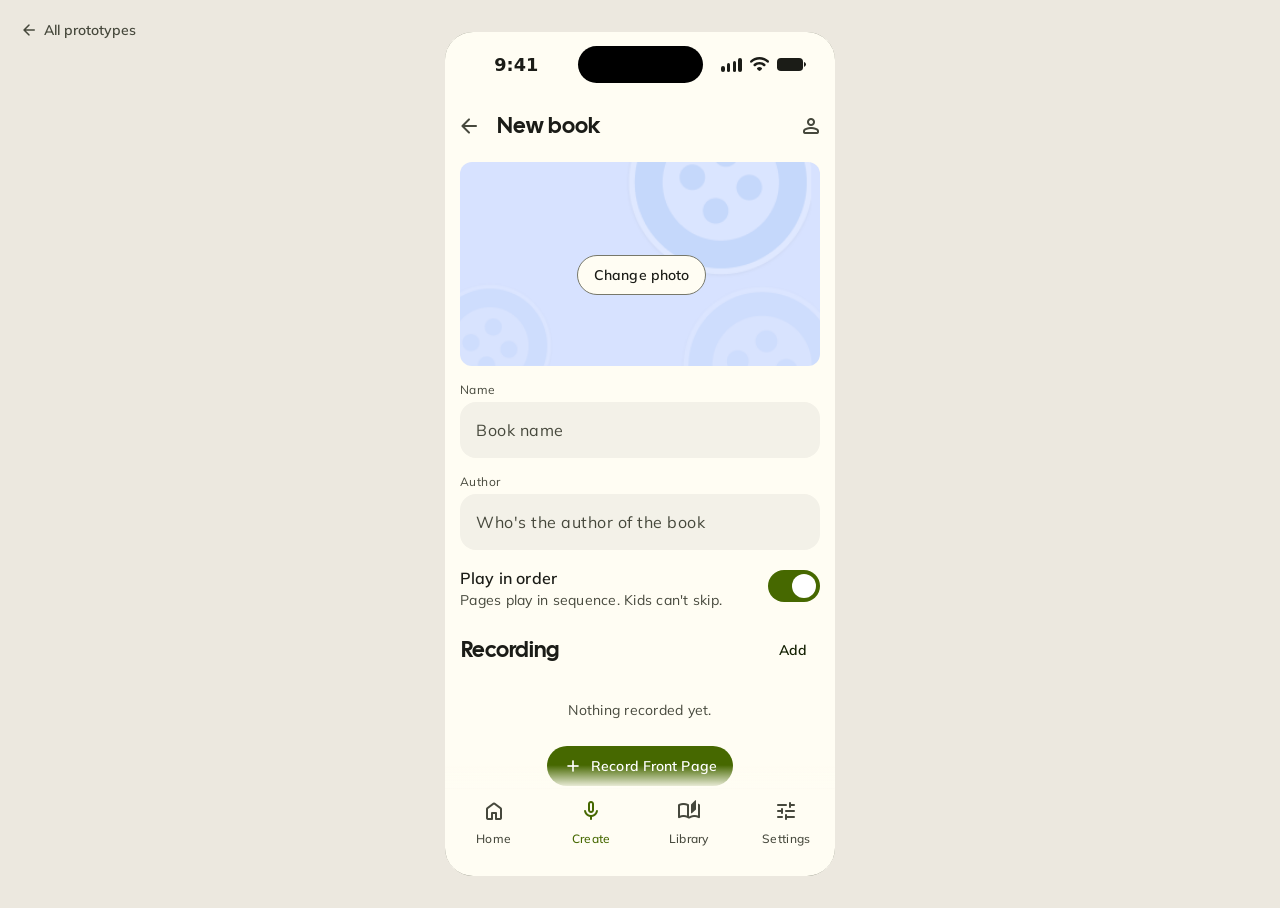
==== commit 95d51f51: "Fill the text fields and fade the scroll port edges The field lost its outline in Figma and gained a" ====
--- a/record-book-flat.html
+++ b/record-book-flat.html
@@ -20,6 +20,7 @@
 <link rel="stylesheet" href="components.css">
 <!-- sets data-statusbar on <html> before first paint -->
 <script src="prefs.js"></script>
+<script src="scroll-fade.js" defer></script>
 <style>
   html, body { margin: 0; padding: 0; }
   body {
@@ -125,6 +126,34 @@
   /* sticks directly beneath the status bar rather than at 0, so the two stack
      instead of the app bar sliding over the status bar */
   .screen .md-appbar { position: sticky; top: 62px; z-index: 2; }
+
+  /* Scroll port edges. The app bar and the nav bar are opaque, so anything
+     scrolling under them is cut off dead straight; these two fades carry it
+     out instead. They hang off the bars rather than sitting at fixed offsets,
+     so they follow the bar wherever the status bar and the safe areas put it.
+     Fading surface into surface, they are invisible over blank page — which
+     is why the effect needs no scroll listener. */
+  .screen .md-appbar::after,
+  .device > .md-navbar::before {
+    content: "";
+    position: absolute;
+    left: 0;
+    right: 0;
+    height: 24px;
+    pointer-events: none;
+  }
+  /* The top fade waits for the scroller to move: at rest the cover sits 4px
+     under the app bar, and a fade left on there washes out its top edge.
+     scroll-fade.js sets the attribute. The bottom fade needs no such guard —
+     under the last control there is only blank surface for it to fall on. */
+  .screen .md-appbar::after {
+    top: 100%;
+    opacity: 0;
+    transition: opacity .15s linear;
+    background: linear-gradient(var(--surface), transparent);
+  }
+  :root[data-scrolled] .screen .md-appbar::after { opacity: 1; }
+  .device > .md-navbar::before { bottom: 100%; background: linear-gradient(transparent, var(--surface)); }
 
   /* Exactly one screen tall. It used to be 100% + 24px so the arch had travel
      to lift clear of the app bar; with the arch gone that spare height only
@@ -413,15 +442,15 @@
       <!-- name + author -->
       <div class="form-fields">
         <label class="md-field">
+          <span class="md-field__label">Name</span>
           <span class="md-field__box">
             <input class="md-field__input" type="text" placeholder="Book name">
-            <span class="md-field__label">Name</span>
           </span>
         </label>
         <label class="md-field">
+          <span class="md-field__label">Author</span>
           <span class="md-field__box">
             <input class="md-field__input" type="text" placeholder="Who's the author of the book">
-            <span class="md-field__label">Author</span>
           </span>
         </label>
       </div>
--- a/components.css
+++ b/components.css
@@ -98,17 +98,26 @@
 .md-iconbtn--xs .ms { font-size: 20px; }
 .md-iconbtn--tonal { background: var(--surface-variant); color: var(--on-surface-variant); }
 
-/* ── Text field · Outlined ────────────────────────────────── */
-.md-field { position: relative; display: flex; flex-direction: column; gap: 4px; width: 100%; }
+/* ── Text field · Filled ──────────────────────────────────── */
+/* The box lost its outline and gained a fill, so the label has nowhere to sit
+   on the stroke and moves above it instead. Body/Small: at 56 tall the field
+   reads as one block and the label is its caption. */
+.md-field { display: flex; flex-direction: column; gap: 4px; width: 100%; }
+.md-field__label {
+  color: var(--on-surface-variant);
+  font: 400 12px/16px var(--md-ref-typeface-plain), system-ui, sans-serif;
+  letter-spacing: .4px;
+  pointer-events: none;
+}
 .md-field__box {
-  position: relative;
   display: flex;
   align-items: center;
   gap: var(--app-space-16);
   height: 56px;
-  padding-inline: var(--app-space-12);
-  border: 1px solid var(--outline);
-  border-radius: var(--md-sys-shape-corner-extra-small);
+  padding-inline: var(--app-space-16);
+  background: var(--surface-container);
+  border: 0;
+  border-radius: var(--md-sys-shape-corner-large);
 }
 .md-field__input {
   flex: 1 0 0;
@@ -122,23 +131,11 @@
   letter-spacing: .5px;
 }
 .md-field__input::placeholder { color: var(--on-surface-variant); }
-/* Floating label sits on the outline — its backdrop must match the surface behind */
-.md-field__label {
-  position: absolute;
-  left: 11px;
-  /* -11 rather than Figma's -9: Body/Medium is 20 tall where Body/Small was 16,
-     so the offset grows by half the difference to keep the label optically
-     centred on the stroke */
-  top: -11px;
-  padding-inline: 4px;
-  background: var(--surface);
-  color: var(--on-surface-variant);
-  font: 400 14px/20px var(--md-ref-typeface-plain), system-ui, sans-serif;
-  letter-spacing: .25px;
-  pointer-events: none;
-}
-.md-field__box:focus-within { border: 2px solid var(--primary-compact); padding-inline: 11px; }
-.md-field__box:focus-within .md-field__label { color: var(--primary-compact); left: 10px; }
+/* An inset outline rather than a border: a 2px border would eat into the 56
+   and the padding would have to be unwound to compensate, which is what the
+   outlined field used to do. */
+.md-field__box:focus-within { outline: 2px solid var(--primary-compact); outline-offset: -2px; }
+.md-field:focus-within .md-field__label { color: var(--primary-compact); }
 
 /* ── Switch · 52×32 ───────────────────────────────────────── */
 .md-switch {
@@ -480,12 +477,10 @@
 /* ── Drag to reorder ──────────────────────────────────────────
    Four phases, in order: LIFT, TRACK, DISPLACE, DROP.
 
-   Every duration is a multiple of --drag-speed so slow motion has one
-   source of truth. The point of the slow mode is to make the contrast
-   between phase 3 and phase 4 visible — the shuffle is snappy, the
-   landing is heavy — so the two easings must stay different. */
+   Every duration is a multiple of --drag-speed, so the four phases scale
+   from one source of truth. Phases 3 and 4 must keep different easings —
+   the shuffle is snappy, the landing is heavy. */
 :root { --drag-speed: 1; }
-:root[data-motion-speed="slow"] { --drag-speed: 4; }
 
 /* touch-action does not inherit, so the glyph inside the handle would keep
    `auto` and iOS would claim the drag as a scroll. pointer-events: none on the
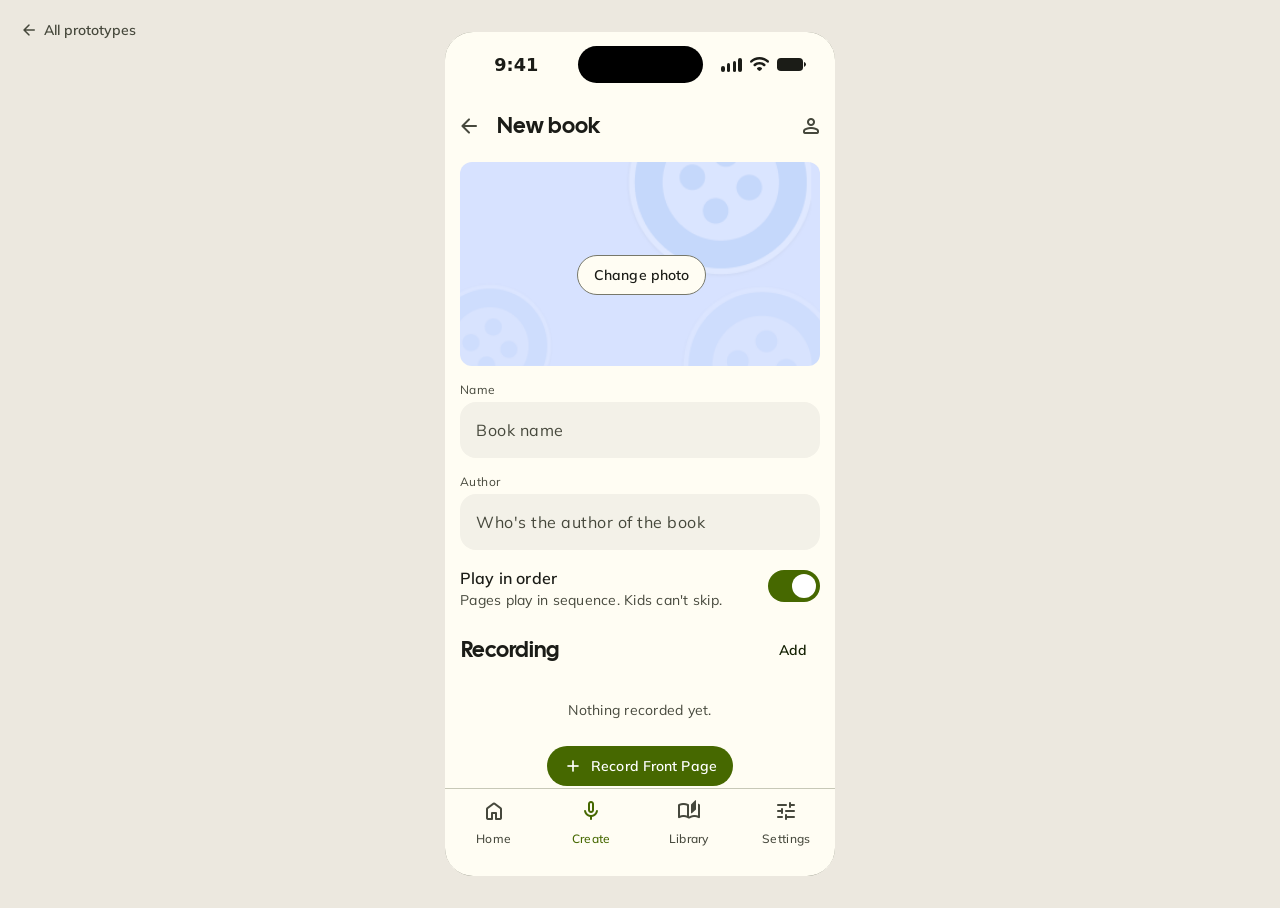
==== commit f61dc7bb: "Drop the fade above the nav bar It read as the last control dissolving rather than as the list runni" ====
--- a/record-book-flat.html
+++ b/record-book-flat.html
@@ -127,33 +127,30 @@
      instead of the app bar sliding over the status bar */
   .screen .md-appbar { position: sticky; top: 62px; z-index: 2; }
 
-  /* Scroll port edges. The app bar and the nav bar are opaque, so anything
-     scrolling under them is cut off dead straight; these two fades carry it
-     out instead. They hang off the bars rather than sitting at fixed offsets,
-     so they follow the bar wherever the status bar and the safe areas put it.
-     Fading surface into surface, they are invisible over blank page — which
-     is why the effect needs no scroll listener. */
-  .screen .md-appbar::after,
-  .device > .md-navbar::before {
+  /* Scroll port edge. The app bar is opaque, so anything scrolling under it is
+     cut off dead straight; a 24px fade carries it out instead. It hangs off
+     the bar rather than sitting at a fixed offset, so it follows it wherever
+     the status bar and the safe areas put it.
+
+     Only this edge: the nav bar had one too, and it read as the last control
+     dissolving rather than as the list running on under the bar.
+
+     It waits for the scroller to move — at rest the cover sits 4px under the
+     app bar, and a fade left on there washes out its top edge. scroll-fade.js
+     sets the attribute. */
+  .screen .md-appbar::after {
     content: "";
     position: absolute;
     left: 0;
     right: 0;
+    top: 100%;
     height: 24px;
-    pointer-events: none;
-  }
-  /* The top fade waits for the scroller to move: at rest the cover sits 4px
-     under the app bar, and a fade left on there washes out its top edge.
-     scroll-fade.js sets the attribute. The bottom fade needs no such guard —
-     under the last control there is only blank surface for it to fall on. */
-  .screen .md-appbar::after {
-    top: 100%;
     opacity: 0;
     transition: opacity .15s linear;
     background: linear-gradient(var(--surface), transparent);
+    pointer-events: none;
   }
   :root[data-scrolled] .screen .md-appbar::after { opacity: 1; }
-  .device > .md-navbar::before { bottom: 100%; background: linear-gradient(transparent, var(--surface)); }
 
   /* Exactly one screen tall. It used to be 100% + 24px so the arch had travel
      to lift clear of the app bar; with the arch gone that spare height only
